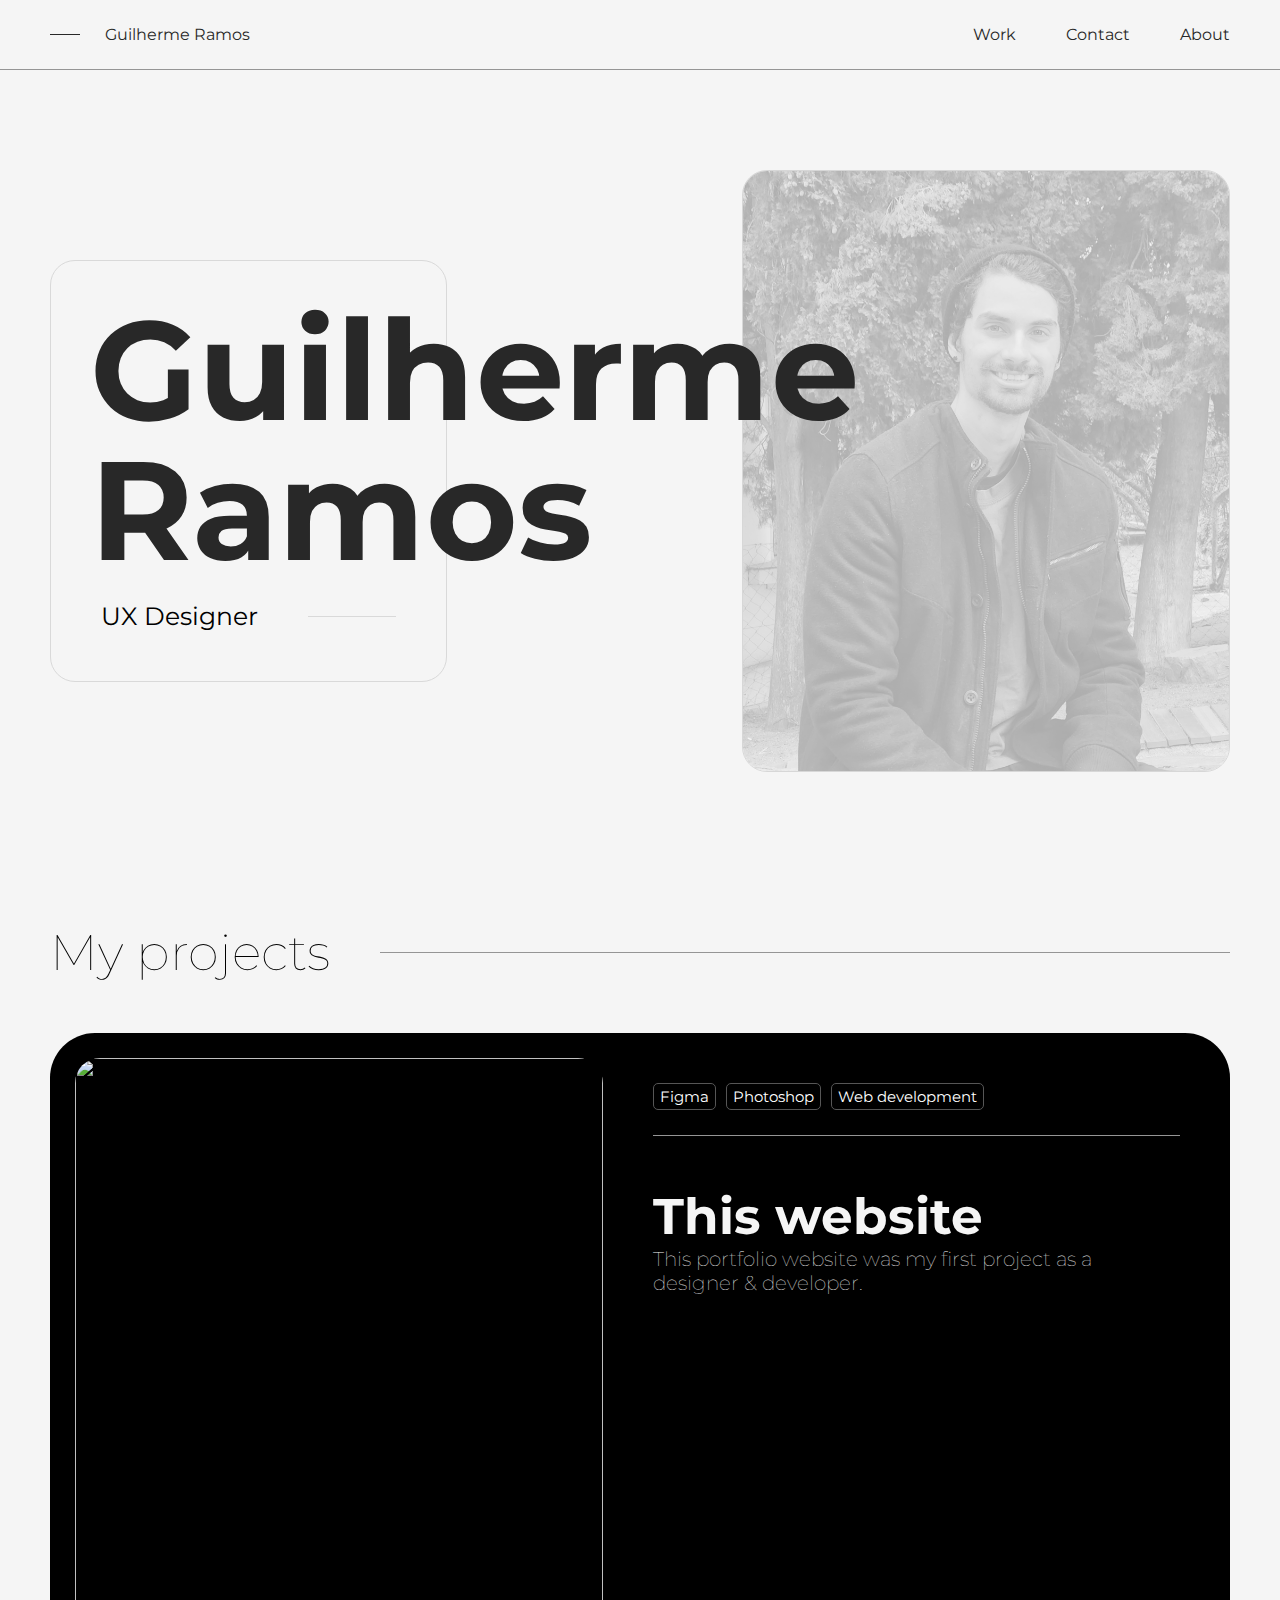
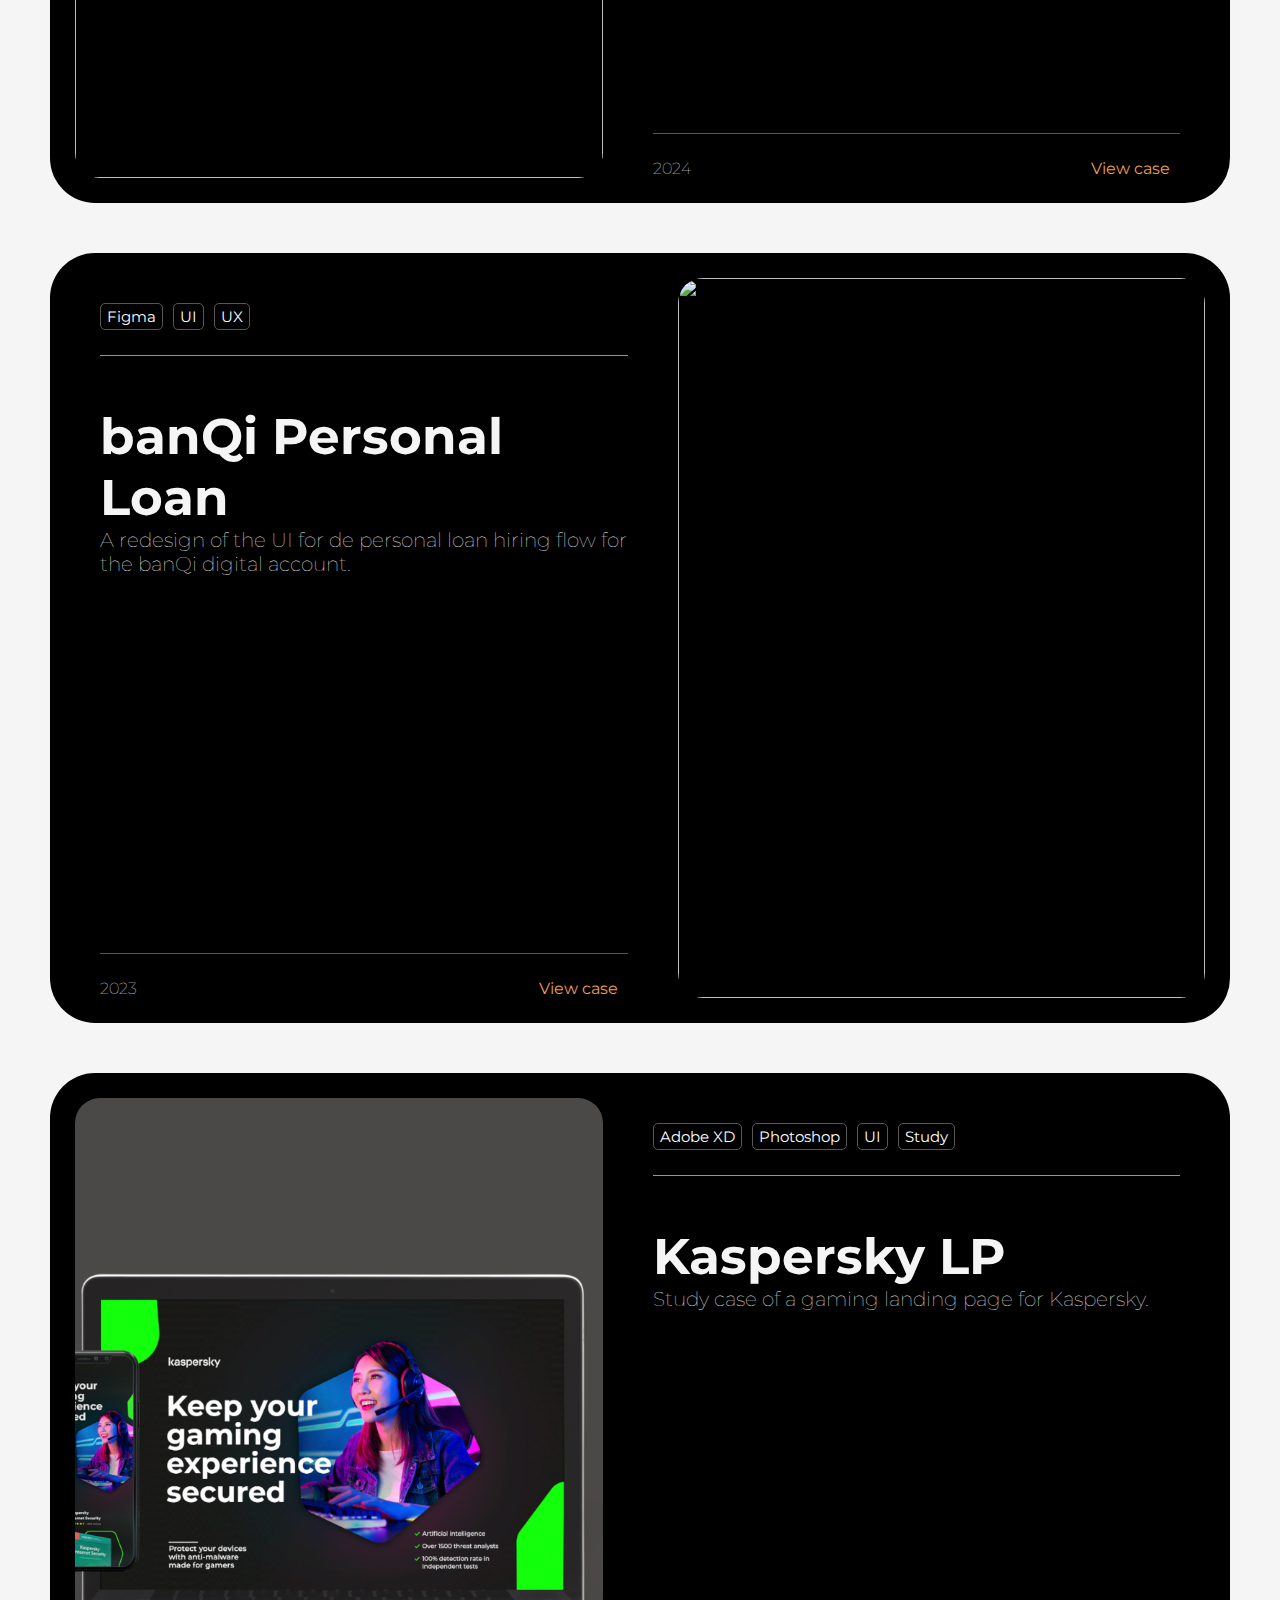
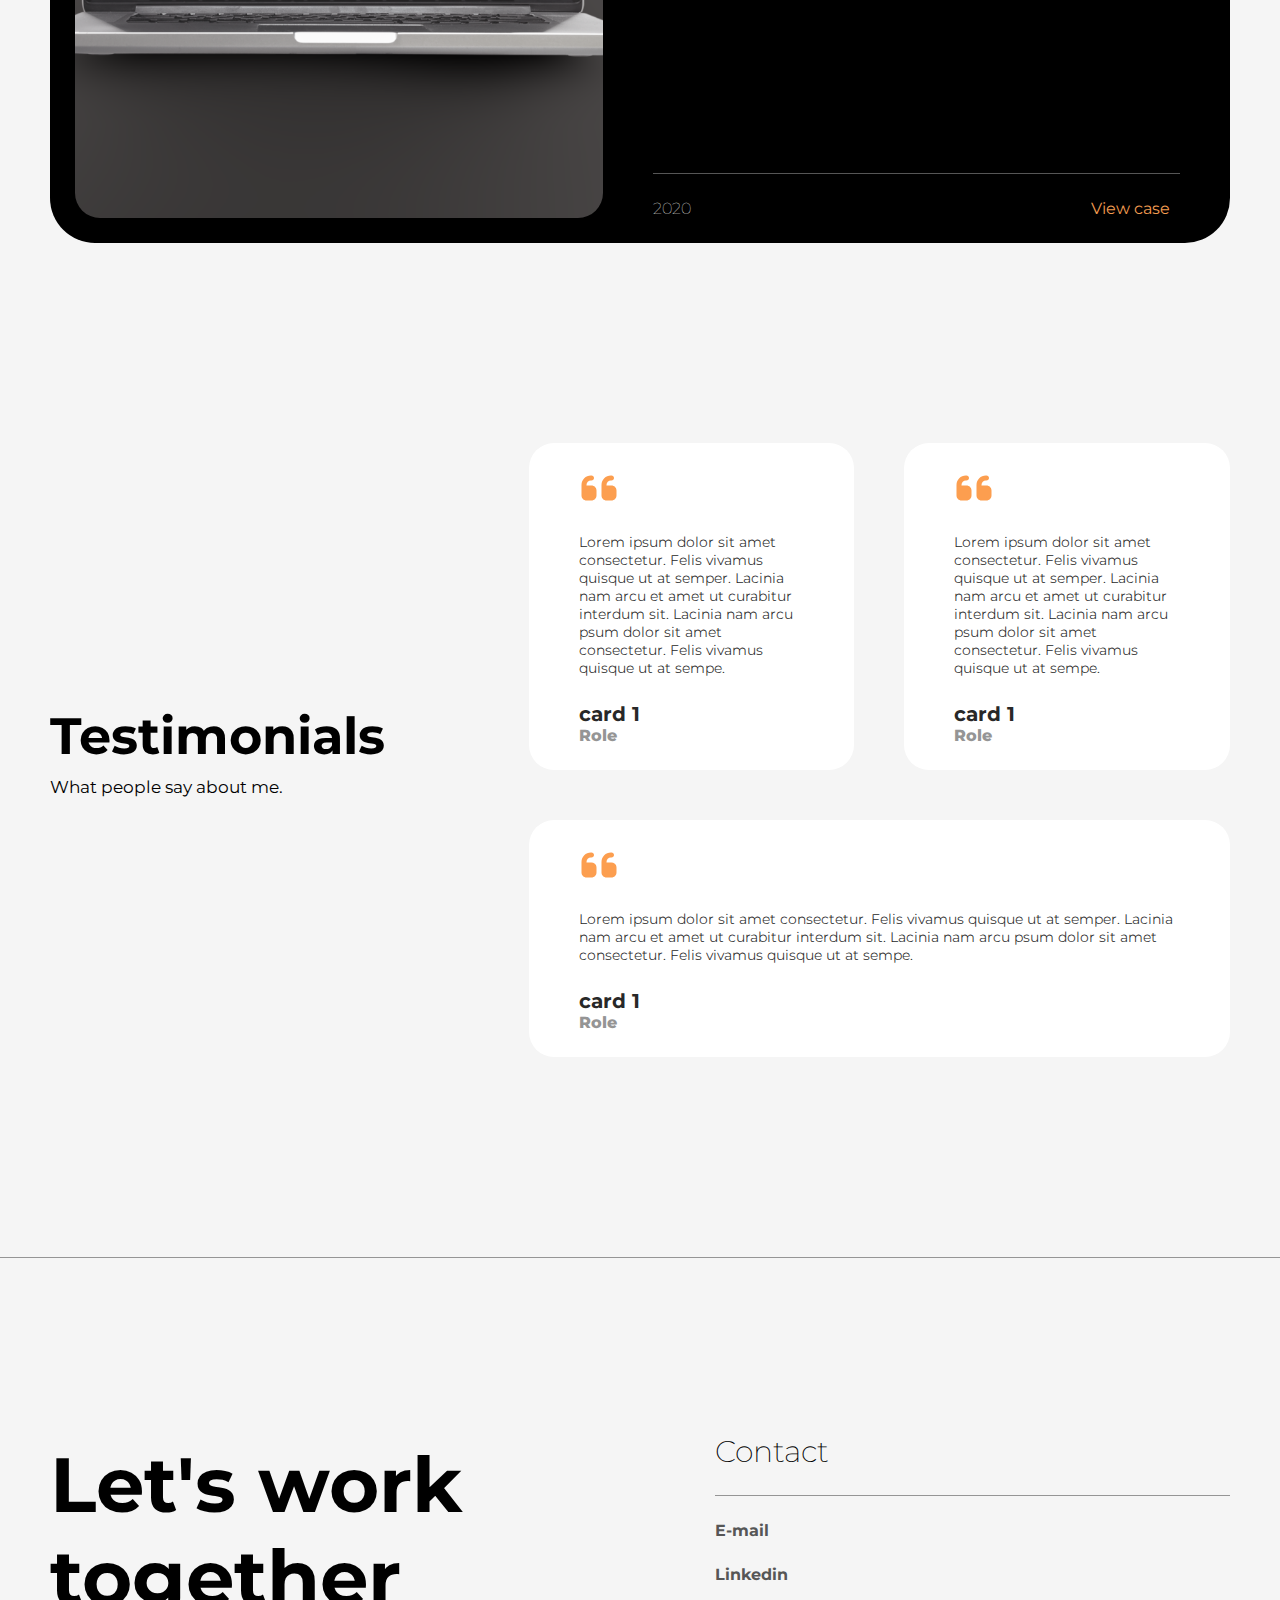
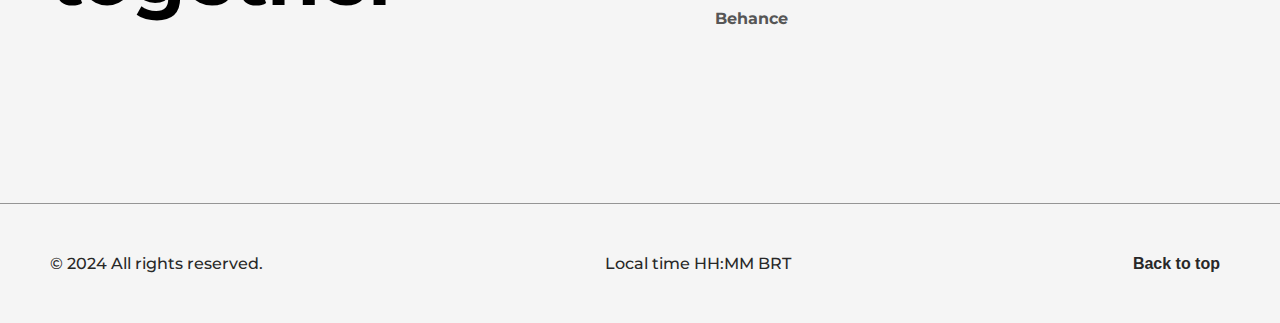
==== index.html @ d41b2d38 "Add files via upload" ====
<!DOCTYPE html>
<html lang="en">
<head>
    <meta charset="UTF-8">
    <meta name="viewport" content="width=device-width, initial-scale=1.0">
    <link rel="stylesheet" href="./styles.css">    
    <link rel="preconnect" href="https://fonts.googleapis.com">
    <link rel="preconnect" href="https://fonts.gstatic.com" crossorigin>
    <link href="https://fonts.googleapis.com/css2?family=Montserrat:ital,wght@0,100..900;1,100..900&display=swap" rel="stylesheet">
    <script src="https://kit.fontawesome.com/cda6bfb3f9.js" crossorigin="anonymous"></script>
    
    
    <title>Guilherme Ramos UX Designer</title>
</head>

<!-- Por todas as descrições de acessibilidade -->
<!-- Desligar os comentários ao publicar do HTML e CSS-->
<body>
    <!-- Header -->
    <div class="header">
            <div class="index-button">
                <div class="index-button-line"></div>
                <a href="./index.html" class="index-button-text">Guilherme Ramos</a>
            </div>
            <div class="menu">
                <a href="link" class="menu-button">Work</a>
                <a href="link" class="menu-button">Contact</a>
                <a href="./about.html" class="menu-button">About</a>
            </div>
        
    </div>    

    <!-- Hero -->
    <div class="sections hero-section">
        <div class="container hero-section-container">
            <div class="hero-section-title">Guilherme Ramos</div>

            <div class="hero-section-text-box">
                <div class="hero-section-title">Guilherme Ramos</div>
                <div class="hero-section-subtitle">
                    <p class="hero-section-subtitle-text">UX Designer</p>
                    <div class="hero-section-subtitle-line"></div>
                </div>
            </div>
            <div class="hero-section-imgbox">
                <img src="./images/home/bw-guilherme-profile.png" class="hero-section-img">
            </div>
        </div>
    </div>

    <!-- Projects -->
    <div class="sections projects-section">
        
        <div class="section-header">
            <div class="section-header-text">My projects</div>
            <div class="section-header-line"></div>
        </div>

        <div class="card-project">
            <div class="card-project-img-tile"><img src="./images/home/projects/my-website/OSPZMY0.jpg"></div>
            <div class="card-project-description">
                <div class="card-project-description-tags">
                    <div class="cpd-tag">Figma</div>
                    <div class="cpd-tag">Photoshop</div>
                    <div class="cpd-tag">Web development</div>
                </div>
                <div class="card-project-description-text">
                    <div class="cpd-title">This website</div>
                    <div class="cpd-subtitle">This portfolio website was my first project as a designer & developer.</div>
                </div>
                <div class="card-project-description-footer">
                    <div class="cpd-year">2024</div>
                    <div class="cpd-buttons">
                        <a class="cpd-calltoaction">View case <i class="fa-solid fa-arrow-right"></i> </a>
                    </div>
                </div>
            </div>

        </div>

        <div class="card-project">
            <div class="card-project-description">
                <div class="card-project-description-tags">
                    <div class="cpd-tag">Figma</div>
                    <div class="cpd-tag">UI</div>
                    <div class="cpd-tag">UX</div>
                </div>
                <div class="card-project-description-text">
                    <div class="cpd-title">banQi Personal Loan</div>
                    <div class="cpd-subtitle">A redesign of the UI for de personal loan hiring flow for the banQi digital account.</div>
                </div>
                <div class="card-project-description-footer">
                    <div class="cpd-year">2023</div>
                    <div class="cpd-buttons">
                        <a class="cpd-calltoaction" href="./myProjects/banqi.html"> View case <i class="fa-solid fa-arrow-right"></i> </a>
                    </div>
                </div>
            </div>
            <div class="card-project-img-tile"><img src="./images/home/projects/banqi/hand-holding-smartphone-bluebg.png"></div>

        </div>

        <div class="card-project">
            <div class="card-project-img-tile"><img src="./images/home/projects/kaspersky/[mockup]-lp-gaming-kaspersky_bg.png"></div>
            <div class="card-project-description">
                <div class="card-project-description-tags">
                    <div class="cpd-tag">Adobe XD</div>
                    <div class="cpd-tag">Photoshop</div>
                    <div class="cpd-tag">UI</div>
                    <div class="cpd-tag">Study</div>
                </div>
                <div class="card-project-description-text">
                    <div class="cpd-title">Kaspersky LP</div>
                    <div class="cpd-subtitle">Study case of a gaming landing page for Kaspersky.</div>
                </div>
                <div class="card-project-description-footer">
                    <div class="cpd-year">2020</div>
                    <div class="cpd-buttons">
                        <a class="cpd-calltoaction">View case <i class="fa-solid fa-arrow-right"></i> </a>
                    </div>
                </div>
            </div>

        </div>
        
    </div>

    <!-- Testimonials -->
    <div class="sections testimonials-section">
        <div class="testimonials-section-container">
            <div class="testimonials-text">
                <div class="testimonials-title">Testimonials</div>
                <div class="testimonials-subtitle">What people say about me.</div>
            </div>
            <div class="testimonials-grid">
                <div class="testimonials-card card1">
                    <svg class="testimonials-card-icon" xmlns="http://www.w3.org/2000/svg" height="20" width="17.5" viewBox="0 0 448 512"><!--!Font Awesome Free 6.5.2 by @fontawesome - https://fontawesome.com License - https://fontawesome.com/license/free Copyright 2024 Fonticons, Inc.--><path fill="#fc9e4f" d="M0 216C0 149.7 53.7 96 120 96h8c17.7 0 32 14.3 32 32s-14.3 32-32 32h-8c-30.9 0-56 25.1-56 56v8h64c35.3 0 64 28.7 64 64v64c0 35.3-28.7 64-64 64H64c-35.3 0-64-28.7-64-64V320 288 216zm256 0c0-66.3 53.7-120 120-120h8c17.7 0 32 14.3 32 32s-14.3 32-32 32h-8c-30.9 0-56 25.1-56 56v8h64c35.3 0 64 28.7 64 64v64c0 35.3-28.7 64-64 64H320c-35.3 0-64-28.7-64-64V320 288 216z"/></svg>
                    <div class="testimonials-card-text">Lorem ipsum dolor sit amet consectetur. Felis vivamus quisque ut at semper.
                        Lacinia nam arcu et amet ut curabitur interdum sit.  Lacinia nam arcu psum dolor
                        sit amet consectetur. Felis vivamus quisque ut at sempe.
                    </div>
                    <div class="testimonial-card-owner">
                        <div class="testimonials-card-name">card 1</div>
                        <div class="testimonials-card-role">Role</div>
                    </div>
            
                </div>
                <div class="testimonials-card card2">
                    <svg class="testimonials-card-icon" xmlns="http://www.w3.org/2000/svg" height="20" width="17.5" viewBox="0 0 448 512"><!--!Font Awesome Free 6.5.2 by @fontawesome - https://fontawesome.com License - https://fontawesome.com/license/free Copyright 2024 Fonticons, Inc.--><path fill="#fc9e4f" d="M0 216C0 149.7 53.7 96 120 96h8c17.7 0 32 14.3 32 32s-14.3 32-32 32h-8c-30.9 0-56 25.1-56 56v8h64c35.3 0 64 28.7 64 64v64c0 35.3-28.7 64-64 64H64c-35.3 0-64-28.7-64-64V320 288 216zm256 0c0-66.3 53.7-120 120-120h8c17.7 0 32 14.3 32 32s-14.3 32-32 32h-8c-30.9 0-56 25.1-56 56v8h64c35.3 0 64 28.7 64 64v64c0 35.3-28.7 64-64 64H320c-35.3 0-64-28.7-64-64V320 288 216z"/></svg>
                    <div class="testimonials-card-text">Lorem ipsum dolor sit amet consectetur. Felis vivamus quisque ut at semper.
                        Lacinia nam arcu et amet ut curabitur interdum sit.  Lacinia nam arcu psum dolor
                        sit amet consectetur. Felis vivamus quisque ut at sempe.
                    </div>
                    <div class="testimonial-card-owner">
                        <div class="testimonials-card-name">card 1</div>
                        <div class="testimonials-card-role">Role</div>
                    </div>
                </div>
                <div class="testimonials-card card3">
                    <svg class="testimonials-card-icon" xmlns="http://www.w3.org/2000/svg" height="20" width="17.5" viewBox="0 0 448 512"><!--!Font Awesome Free 6.5.2 by @fontawesome - https://fontawesome.com License - https://fontawesome.com/license/free Copyright 2024 Fonticons, Inc.--><path fill="#fc9e4f" d="M0 216C0 149.7 53.7 96 120 96h8c17.7 0 32 14.3 32 32s-14.3 32-32 32h-8c-30.9 0-56 25.1-56 56v8h64c35.3 0 64 28.7 64 64v64c0 35.3-28.7 64-64 64H64c-35.3 0-64-28.7-64-64V320 288 216zm256 0c0-66.3 53.7-120 120-120h8c17.7 0 32 14.3 32 32s-14.3 32-32 32h-8c-30.9 0-56 25.1-56 56v8h64c35.3 0 64 28.7 64 64v64c0 35.3-28.7 64-64 64H320c-35.3 0-64-28.7-64-64V320 288 216z"/></svg>
                    <div class="testimonials-card-text">Lorem ipsum dolor sit amet consectetur. Felis vivamus quisque ut at semper.
                        Lacinia nam arcu et amet ut curabitur interdum sit.  Lacinia nam arcu psum dolor
                        sit amet consectetur. Felis vivamus quisque ut at sempe.
                    </div>
                    <div class="testimonial-card-owner">
                        <div class="testimonials-card-name">card 1</div>
                        <div class="testimonials-card-role">Role</div>
                    </div>
                </div>

            </div>
        </div>
    </div>

    <!-- Contact -->
    <div class="sections contact-section">
        <div class=" contact-section-container">
            <div class="contact-title">Let's work together</div>
            <div class="contact-list">
                <div class="contact-list-title">Contact</div>
                <div class="contact-list-menu">
                    <a href="link" class="contact">E-mail</a>
                    <a href="https://www.linkedin.com/in/guilherme-dsn/" target="_blank" rel="noopener noreferrer" class="contact">Linkedin</a>
                    <a href="https://www.behance.net/guilherme-dsn" target="_blank" rel="noopener noreferrer" class="contact">Behance</a>
                </div>      
            </div>
        </div>
    </div>

    <!-- Footer -->
    <div class="footer">
        <div class="footer-copyright">© 2024 All rights reserved.</div>
        <div class="footer-localtime-text">Local time <span class="footer-localtime">HH:MM BRT</span></div>
        <button class="footer-button">Back to top <i class="fa-solid fa-arrow-up"></i> </button>
    </div>
</body>
</html>
---- styles.css ----
/* Global styling */
body{
    font-family: 'Montserrat';
    margin: 0;
    background-color: #F5F5F5;

    p{
        margin: 0;
    }
    a{
        text-decoration:none ;
    }
}
.header{
    display: flex;  
    border-bottom: 1px solid #959595 ;  
    justify-content: space-between;
    padding: 25px 50px 25px 50px;  
    .index-button{
        display: flex;
        align-items: center;
        gap: 25px;
        
        .index-button-line{
            height: 0px;
            width: 30px;
            border-bottom: 1px solid #282828;
        }

        .index-button-text{            
        color:#282828 ;
        }
    }
    .menu{
        display: flex;
        gap: 50px;

        .menu-button{
            color: #282828;
        }
    }
}

/* Home styling */
.hero-section{ 
    display: flex;
    justify-content: center;
    
    .hero-section-container{
        display: flex;
        width: 100%;
        max-width: 1600px;
        padding: 100px 50px 100px 50px;        
        align-items: center;
        justify-content: space-between;
    }

    .hero-section-text-box{
        display: flex;
        flex-direction: column;
        align-items: center;
        justify-content: flex-end;
        gap: 50px;
        height: 320px;
        width: 25%;
        border: 1px solid #D9D9D9;
        border-radius: 25px;
        padding: 50px;

        .hero-section-title{
            display: none;
        }
    }

    .hero-section-title{
        top: 300px;
        padding-left: 40px;
        position: absolute;
        width: 50%;
        color:#282828; 
        font-size: 140px;
        font-weight: bold;
        line-height: 100%;
    }

    .hero-section-subtitle{
        display: flex;
        align-items: center;
        width: 100%;
        gap: 50px;
        font-size: 25px;
        white-space: nowrap;    
      
        .hero-section-subtitle-line{
            width: 100%;
            border-bottom: 1px solid #D9D9D9;
        }
    }      
    
    .hero-section-imgbox{
        display: flex;
        width:500px;
        height: 600px;
        border: 1px solid #959595;
        border-radius: 25px;
        overflow: hidden;
        justify-content: center;
        z-index: -1;
    }

    .hero-section-img{
        width: 100%;
        height: 100%;
        object-fit: cover;
    }
           
}
.projects-section{
    display: flex;
    flex-direction: column;
    gap: 50px;
    padding: 50px 50px 0 50px;

    .section-header{
        display: flex;
        align-items: center;
        gap: 50px;

        .section-header-text{
            font-size: 50px;
            font-weight: lighter;
            white-space: nowrap
        }

        .section-header-line{
            width: 100%;
            border-bottom: 1px solid #959595;
        }
    }
    .card-project{
        display: flex;
        height: 80vh;
        padding: 25px;
        gap: 25px;
        border-radius: 45px;
        background-color: black;
        
        .card-project-img-tile{
            display: flex;
            flex: 1;
            border-radius: 25px;
            overflow: clip;
            
            img{
                height: 100%;
                width: 100%;
                object-fit: cover;
            }
        }

        .card-project-description{
            display: flex;
            flex: 1;
            gap: 50px;
            padding: 0 25px 0 25px;
            flex-direction: column;
            justify-content: space-between;
            color: #F5F5F5;

            .card-project-description-tags{
                display: flex;
                padding: 25px 0 25px 0;
                gap: 10px;       
                border-bottom: 1px solid #959595;

                .cpd-tag{
                   padding: 3px 6px 3px 6px;
                   border-radius: 5px;
                   font-size: 15px;
                   color: white;
                   border: 1px solid #565656; 
                }
            }
            .card-project-description-text{
                display: flex;
                flex-direction: column;                
                height: 100%;

                .cpd-title{
                    font-size: 50px;
                    font-weight: bold;
                }
                .cpd-subtitle{
                    font-size: 20px;
                    font-weight: lighter;
                }
            }
            .card-project-description-footer{
                display: flex;
                justify-content: space-between;
                padding-top: 25px;
                border-top: 1px solid #565656;

                .cpd-year{
                    color: white;
                    font-size: 16px;
                    font-weight: lighter;
                }
                .cpd-calltoaction{
                    display: flex;
                    gap: 10px;
                    align-items: center;
                    padding: 0;
                    background: none;
                    border: none;
                    color: #f29c50;
                    font-size: 16px;
                    cursor: pointer;                          
                }
            }
            
        }
    }
}
.testimonials-section{
    display: flex;
    justify-content: center;

    .testimonials-section-container{
        display: flex;
        max-width: 1600px;;
        padding: 200px 50px 200px 50px;
        gap: 10vw;

        .testimonials-text{
            display: flex;
            justify-content: center;
            flex: 0.5;
            gap: 10px;
            flex-direction: column;

            .testimonials-title{
                font-size: 4vw;
                font-weight: 700;
            }

            .testimonials-subtitle{
                font-size: 1.3vw;
            }
        }
        .testimonials-grid{
            display: grid;   
            flex: 1;     
            gap: 50px;
            grid-template-columns: auto auto;
            grid-template-rows: auto auto;
            .card3{grid-column: span 2;}

            .testimonials-card{
                display: flex;
                flex-direction: column;
                gap: 25px;
                padding: 25px 50px 25px 50px;
                border-radius: 25px;            
                background-color: white;

                .testimonials-card-icon{
                    height: 40px;
                    width: 40px;
                }
                .testimonials-card-text{
                    font-size: 14px;
                    color: #282828;
                    font-weight:350;
                }
                .testimonial-card-owner{
                    display: flex;
                    flex-direction: column; 
                    

                    .testimonials-card-name{
                        font-size: 20px;
                        font-weight: 700;
                        color:#282828;
                    }
                    .testimonials-card-role{
                        font-size: 16px;
                        font-weight: 800;
                        color:#959595 ;
                    }
                }
            }
        }   
    }
}
.contact-section{
    display: flex;
    justify-content: center;
    align-content: center;  
    border-top: 1px solid #959595;
    .contact-section-container{
        display: flex;
        width: 100%;
        max-width: 1600px;
        justify-content:space-between;
        align-content: center;
        padding: 100px 50px 100px 50px;
        gap: 150px;

        .contact-title{
            font-size: 6vw;
            flex: 1;
            align-content: center;
            font-weight: bold;
           
        }
        .contact-list{
            display: flex;
            justify-content: center;
            padding: 50px 0 50px 0;
            flex: 1;
            flex-direction: column;

            .contact-list-title{
                font-size: 30px;
                font-weight: 200;
                padding: 25px 0 25px 0;
                border-bottom: 1px solid #959595;
            }
            .contact-list-menu{
                display: flex;
                padding: 25px 0 25px 0;
                flex-direction: column;
                gap: 25px;

                .contact{
                    color:#565656;
                    font-weight: bold;
                }
            }
        }
    }
}
.footer{
    display: flex;
    justify-content: space-between;
    padding: 50px;
    border-top: 1px solid #959595;
    font-size: 16px;
    font-weight: 500;
    color: #282828;

    .footer-button{
        display: flex;
        gap: 10px;
        align-items: center;
        padding: 0;
        background: none;
        border: none;              
        color: #282828;
        font-size: 16px;
        font-weight:600;
        cursor: pointer;                          

    }
}

/* About styling */
.about-section{
    display: flex;
    height:fit-content;
    padding: 150px 200px 150px 300px;
    gap: 50px;

    .column{
        flex: 1;
    }

    .about-section-img{
        display: flex;
        justify-content: center;
        height: 50vh;
        border-radius: 25px;        
        overflow: hidden;

        img{
            object-fit: cover;
            width: 100%;
        }
    }

    .about-section-text{
        display: flex;
        width: 100%;
        flex-direction: column;
        gap: 20px;
        font-size: 14px;
    }

    .about-section-list{
        display: flex;
        flex-direction: column;
        gap: 60px;

        .section-about-list-category{
            display: flex;
            flex-direction: column;
            gap: 15px;

            .section-about-list-category-title{
                font-size: 12px;
                font-weight: 600;
                color: #959595;
            }

            .section-about-list-category-topic{
                font-weight: 600;
                color: #282828;
            }
        }
    }
}

/* Projects styling */
.project-title-section{
    display: flex;
    align-items: center;
    height: 100%;
    gap: 100px;
    margin: 15vh 15vw 15vh 15vw;


    .project-title-section-content{
        flex: 1;

        .project-title{
            color: #282828;
            font-size: 80px;
        }
        
        .project-resume{
        display: flex;
        flex-direction:row;
        gap: 50px;

        .project-resume-column{
            flex: 1;

            .project-resume-column-title{
                color: #959595;
                font-weight:500;
            }

            .divider{
                height: 1px;
                background-color: #959595;
            }   

            .project-resume-column-description{
                color: #565656;
            }
        }
            
 
        }  
    }

    .project-title-section-img{
        display: flex;
        flex: 1;
        justify-content: center;
        height: 500px;        
    
    }
}
.project-hero-section{
    display: flex;
    justify-content: right;
    color: white;
    height: 700px;
    background-image: url(./images/projects/banqi/personas/woman-smiling-to-phone-at-home.png);
    background-size: cover;
    background-position: center;

    .project-hero-section-content{
        display: flex;
        flex-direction: column;
        justify-content: center;
        gap: 20px;
        width: 50%;
        height: 100%;

        .project-hero-title{
            font-size: 50px;
            font-weight:600;
            padding: 0 15% 0 15%;
        }

        .project-hero-paragraph{
            font-size: 25px;
            padding: 0 15% 0 15%;
        }

    }

}


@media (max-width: 1320px){   

    /* Home styling */
    .hero-section-container{
        
        .hero-section-imgbox{
            opacity: 30%;
            width: 38vw;
        }         
       
    }    
}

@media (max-width: 1024px){

    /* Global styling */
    .header{
        .menu{
            font-size: 20px;
        }   
    } 
      
    /* Home styling */
    .hero-section{
        width: 100%;

        .hero-section-text-box{
            height: 30vw;
        }

       .hero-section-title{
            font-size: 13.8vw;
        }    
    } 
    .projects-section{
        background-color: black;
        border-top-left-radius: 25px;
        border-top-right-radius: 25px;
        padding: 25px;
        gap: 25px;

        .section-header{
            flex-direction: column;
            align-items:baseline;
            color: white;
            gap: 25px;
        }
        .card-project{
            background-color: black;
            border: solid 1px #959595;
            border-radius: 25px;
            flex-direction: column;
            height: auto;

            .card-project-img-tile{
                align-items: center;             
                max-height: 500px;
                border-radius: 15px;
            }
            .card-project-description{
                order: 1;
                padding: 0;

                .card-project-description-text{
                    gap: 25px;
                }            
                .card-project-description-tags{
                    display: none;
                }
                .card-project-description-footer{
                    .cpd-year{
                        font-size: 20px;
                    }
                    .cpd-calltoaction{
                        font-size: 20px;
                    }
                }
                
            }
        }

    } 
    .testimonials-section{
        .testimonials-section-container{
            flex-direction: column;
            padding: 100px 50px 100px 50px;
            gap: 8vw;

            .testimonials-text{
                .testimonials-title{
                    font-size: 8vw;
                }
                .testimonials-subtitle{
                    font-size: 20px;
                }
            }

        }  
    }
    .contact-section{
        .contact-section-container{
            flex-direction: column;
            width: 100%;
            gap: 50px;
            padding: 100px 50px 100px 50px;

            .contact-title{
                font-size: 8vw;
            }            
            .contact-list{
                padding: 0;                

                .contact-list-title{
                    display: none;
                }
                .contact-list-menu{
                    flex-direction: row;
                    gap: 50px;
                    .contact{
                        background-color: black;
                        border-radius: 999px;
                        padding: 15px;
                        color: white;
                        flex: 1;
                        text-align: center;
                    }
                }
            }
        }
    }
}

@media (max-width: 880px){

    /* GLobal styling */
    .footer{
        padding: 35px 15px 35px 15px;
        font-size: 20px;

        .footer-localtime-text{
            display: none;
        }
        .footer-button{
            font-size: 20px;
        }
    }

    /* Home styling */
    .hero-section{
        background-image:url(./images/home/bw-guilherme-profile-wh.png);
        background-size: cover;
        background-position: center;
        
        .hero-section-container{
            justify-content: center;
            padding: 200px 0 200px 0;
            
            .hero-section-title{
                display: none;
            }
            .hero-section-text-box{
                gap: 25px;
                
                .hero-section-title{
                    display:flex;
                    justify-content:center;                    
                    text-align: center;
                    top: auto;
                    padding-left: auto;
                    position: relative;
                }
            }
            .hero-section-imgbox{
                display: none;
            }
        }
    }
    .projects-section{
        padding: 25px 15px 25px 15px;
        gap: 25px;

        .card-project{
            padding: 15px;
        }
    }
    .testimonials-section{
        .testimonials-section-container{
            padding: 50px 25px 50px 25px;
        }
    }
    .contact-section{
        .contact-section-container{
            padding: 50px 25px 50px 25px;

            .contact-list{
                .contact-list-menu{
                    flex-direction: column;
                    gap: 15px;

                    .contact{
                        padding: 25px 0 25px 0;
                    }
                }
            }            
        }
    } 
}
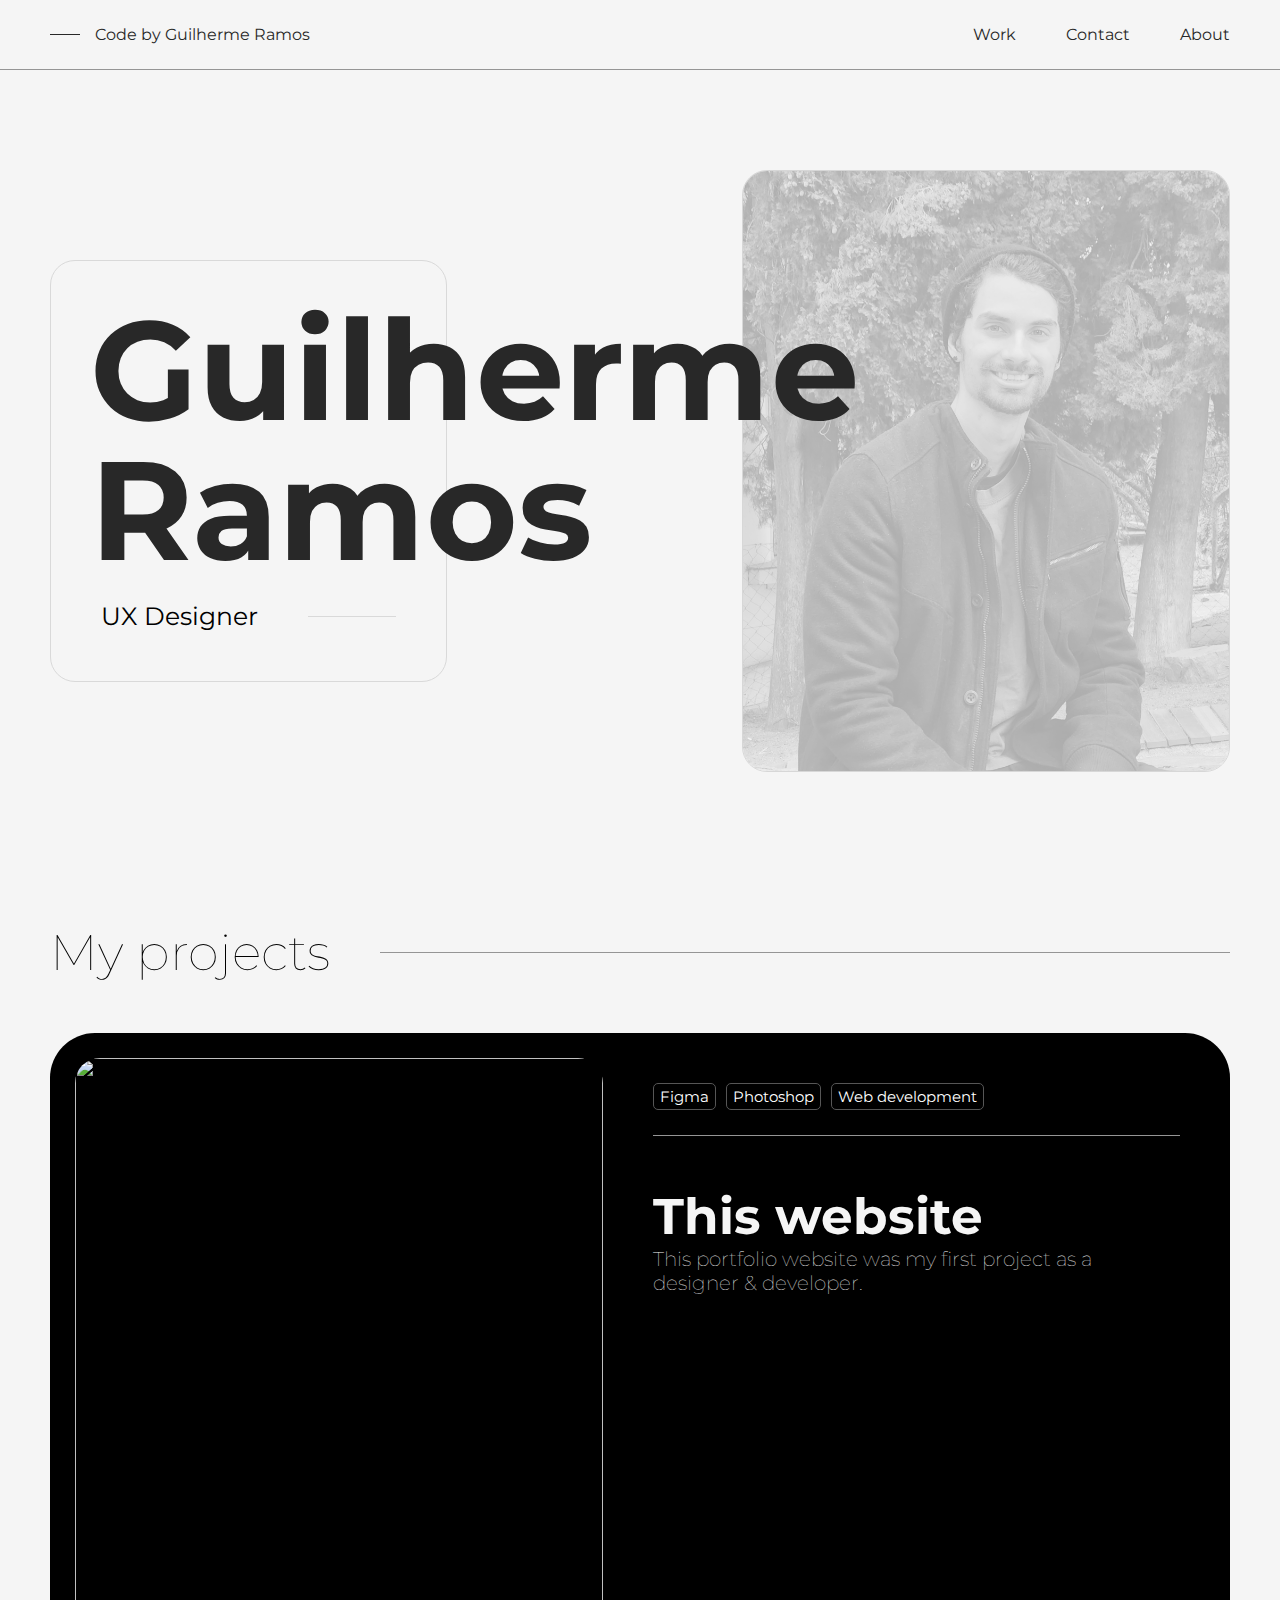
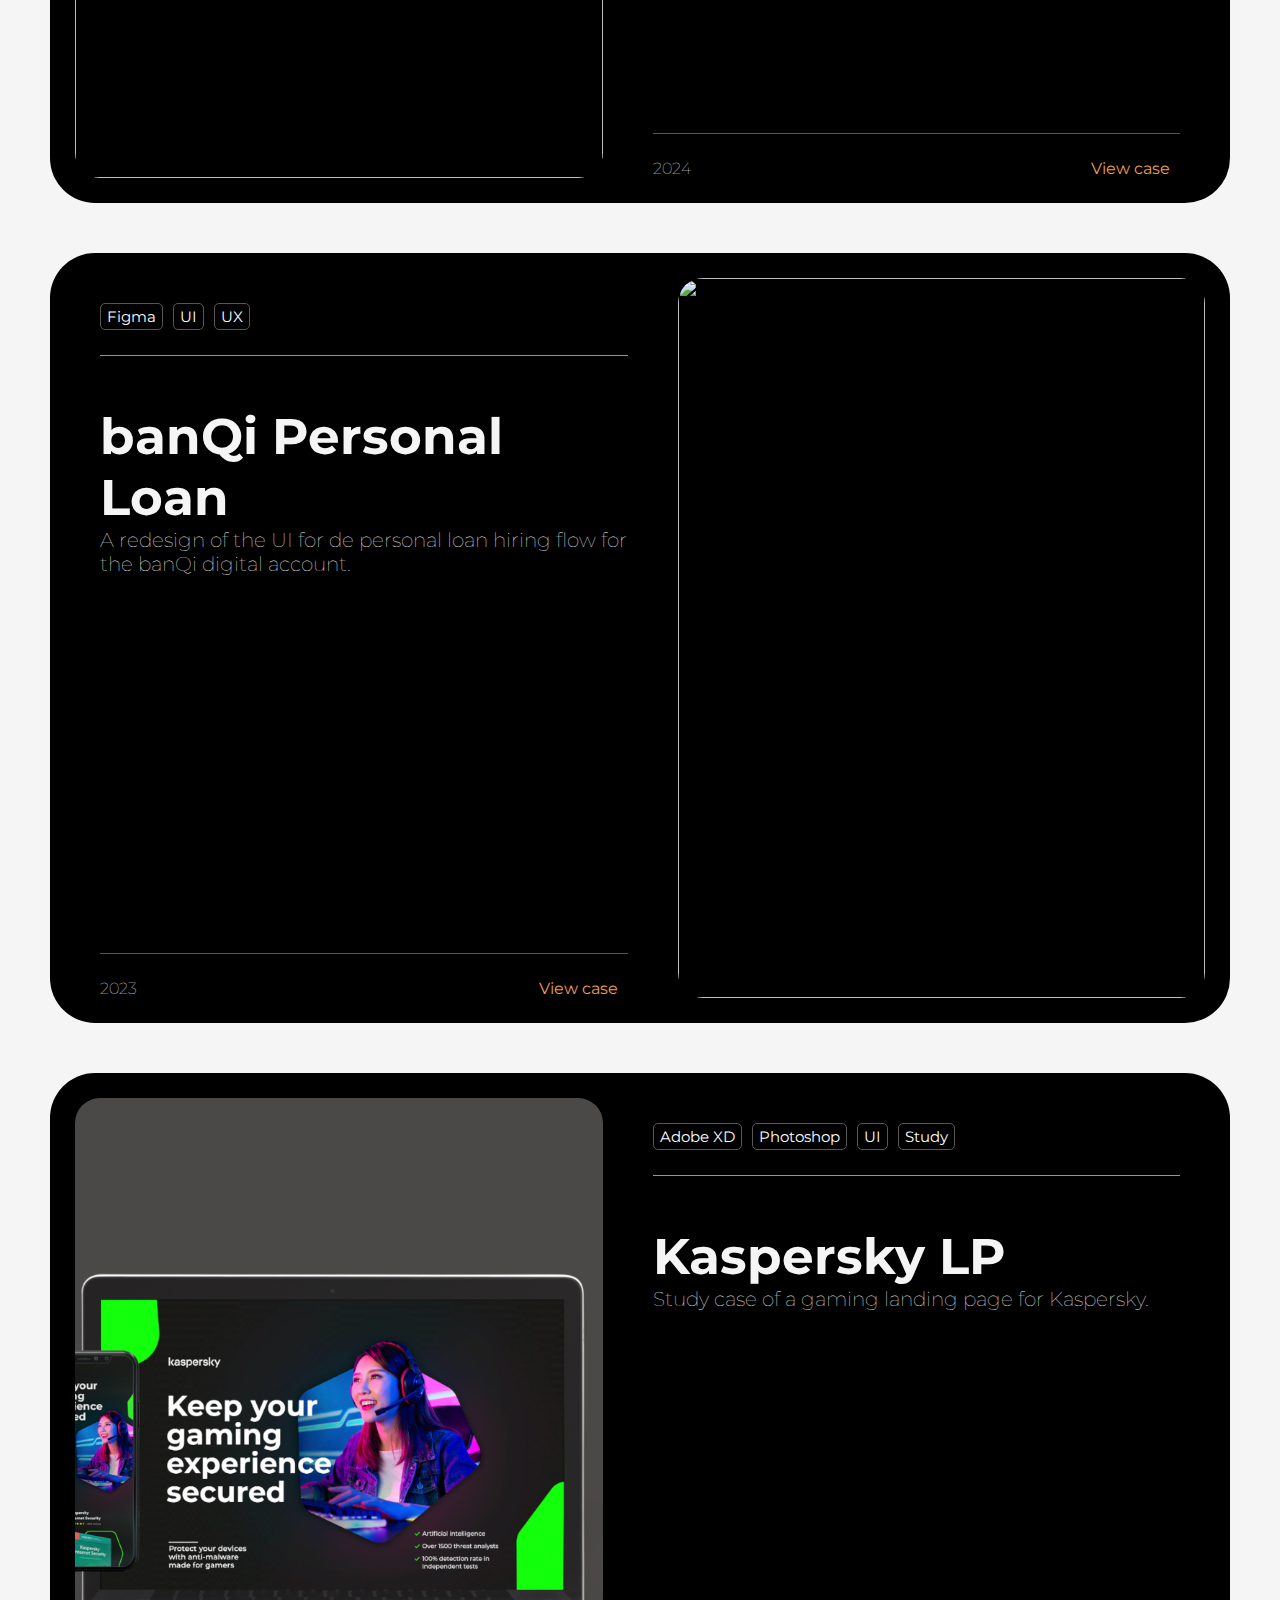
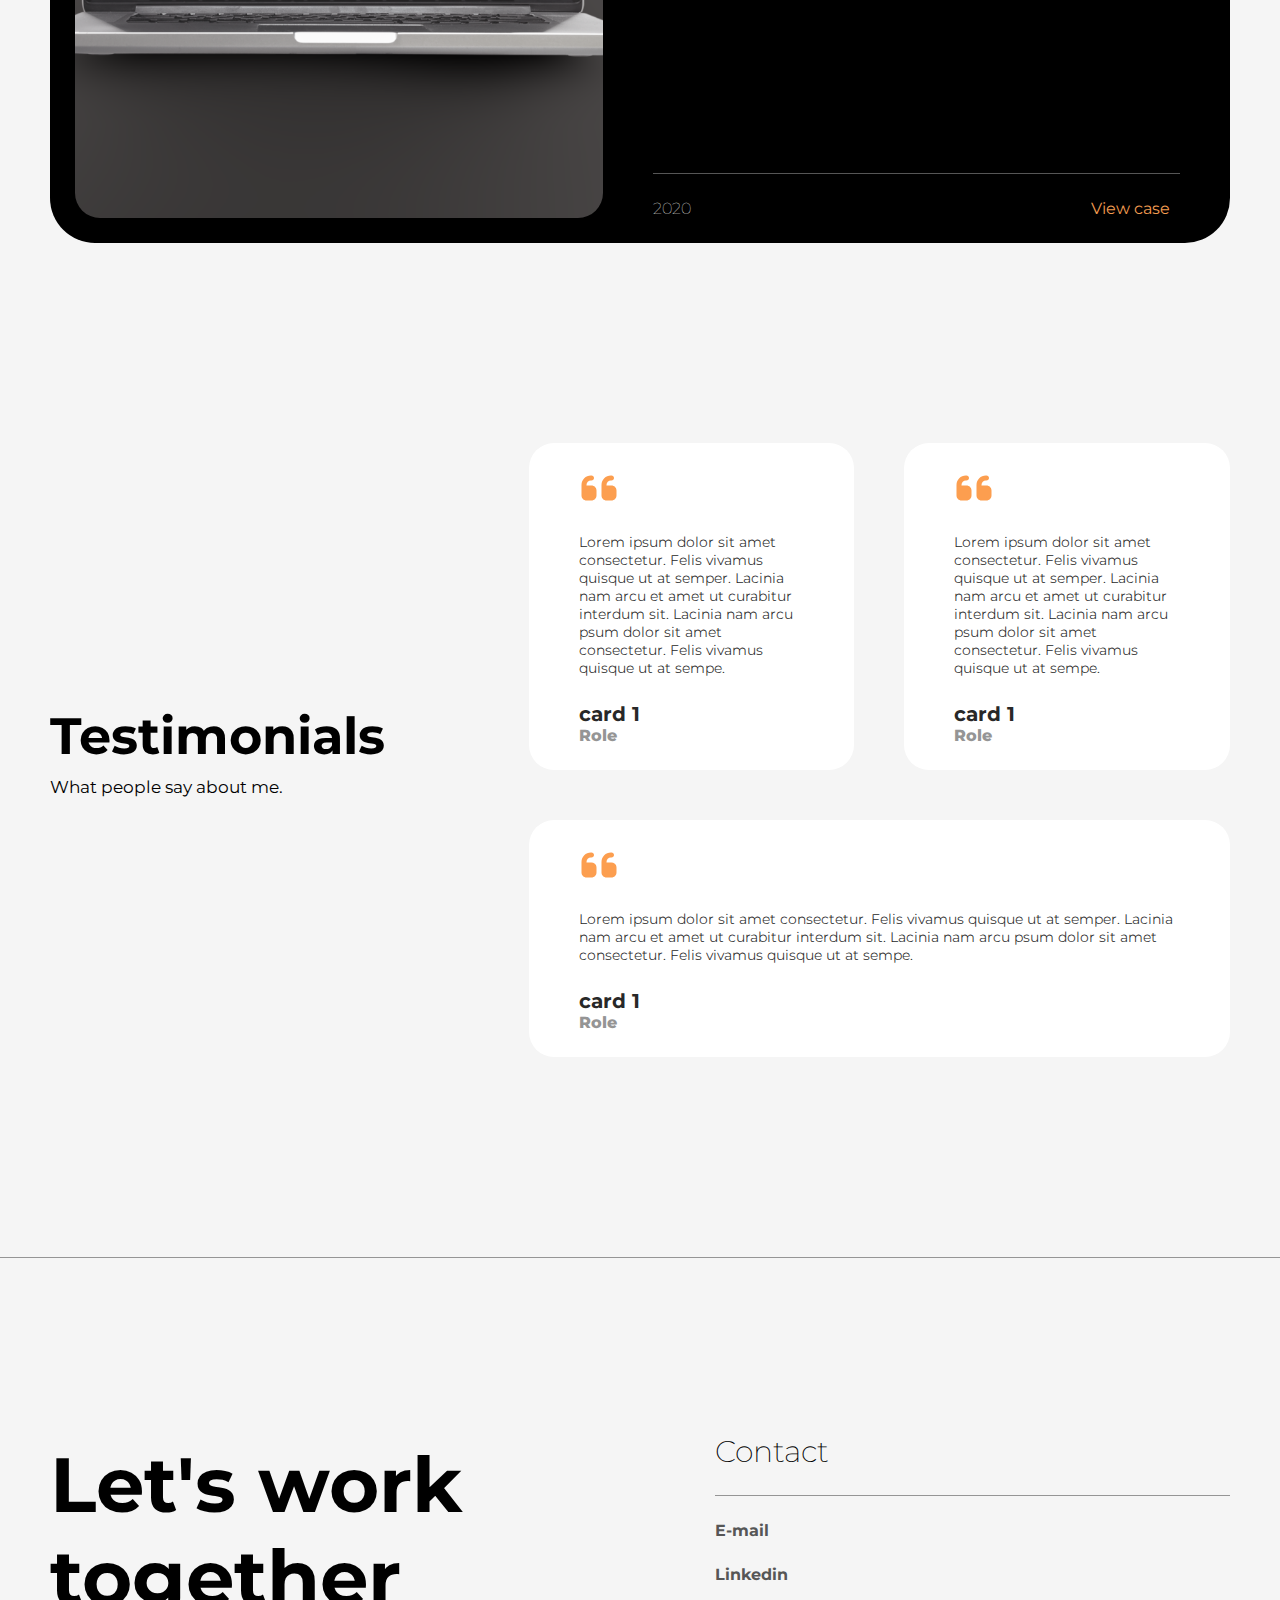
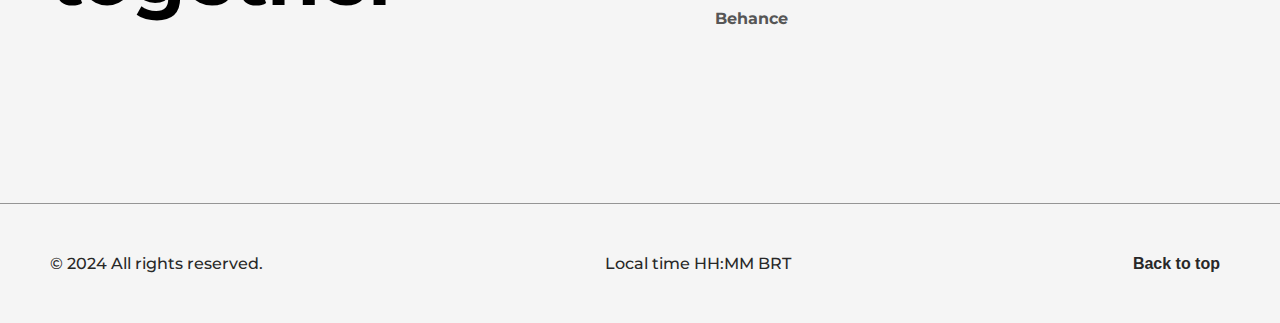
==== commit a60c9cf5: "Add files via upload" ====
--- a/index.html
+++ b/index.html
@@ -20,7 +20,7 @@
     <div class="header">
             <div class="index-button">
                 <div class="index-button-line"></div>
-                <a href="./index.html" class="index-button-text">Guilherme Ramos</a>
+                <a href="./index.html" class="index-button-text">Code by Guilherme Ramos</a>
             </div>
             <div class="menu">
                 <a href="link" class="menu-button">Work</a>
@@ -33,7 +33,7 @@
     <!-- Hero -->
     <div class="sections hero-section">
         <div class="container hero-section-container">
-            <div class="hero-section-title">Guilherme Ramos</div>
+            <div class="hero-section-title Position">Guilherme Ramos</div>
 
             <div class="hero-section-text-box">
                 <div class="hero-section-title">Guilherme Ramos</div>
@@ -92,7 +92,7 @@
                 <div class="card-project-description-footer">
                     <div class="cpd-year">2023</div>
                     <div class="cpd-buttons">
-                        <a class="cpd-calltoaction" href="./myProjects/banqi.html"> View case <i class="fa-solid fa-arrow-right"></i> </a>
+                        <a class="cpd-calltoaction" href="./banqi.html"> View case <i class="fa-solid fa-arrow-right"></i> </a>
                     </div>
                 </div>
             </div>
@@ -116,7 +116,7 @@
                 <div class="card-project-description-footer">
                     <div class="cpd-year">2020</div>
                     <div class="cpd-buttons">
-                        <a class="cpd-calltoaction">View case <i class="fa-solid fa-arrow-right"></i> </a>
+                        <a href="https://www.behance.net/gallery/107930345/Landing-Page-Kaspersky-Gaming-mode" class="cpd-calltoaction" target="_blank">View case <i class="fa-solid fa-arrow-right"></i> </a>
                     </div>
                 </div>
             </div>
--- a/styles.css
+++ b/styles.css
@@ -18,8 +18,9 @@
     padding: 25px 50px 25px 50px;  
     .index-button{
         display: flex;
+        width: 60%;
         align-items: center;
-        gap: 25px;
+        gap: 15px;
         
         .index-button-line{
             height: 0px;
@@ -54,7 +55,6 @@
         align-items: center;
         justify-content: space-between;
     }
-
     .hero-section-text-box{
         display: flex;
         flex-direction: column;
@@ -72,17 +72,19 @@
         }
     }
 
-    .hero-section-title{
+    .Position{
         top: 300px;
         padding-left: 40px;
-        position: absolute;
+        position: absolute;   
+    }
+    .hero-section-title{
+
         width: 50%;
         color:#282828; 
         font-size: 140px;
         font-weight: bold;
         line-height: 100%;
     }
-
     .hero-section-subtitle{
         display: flex;
         align-items: center;
@@ -95,8 +97,7 @@
             width: 100%;
             border-bottom: 1px solid #D9D9D9;
         }
-    }      
-    
+    }
     .hero-section-imgbox{
         display: flex;
         width:500px;
@@ -107,7 +108,6 @@
         justify-content: center;
         z-index: -1;
     }
-
     .hero-section-img{
         width: 100%;
         height: 100%;
@@ -129,12 +129,13 @@
         .section-header-text{
             font-size: 50px;
             font-weight: lighter;
-            white-space: nowrap
+            text-wrap: nowrap;
         }
 
         .section-header-line{
             width: 100%;
-            border-bottom: 1px solid #959595;
+            height: 1px;
+            background-color: #959595;
         }
     }
     .card-project{
@@ -360,6 +361,7 @@
         color: #282828;
         font-size: 16px;
         font-weight:600;
+        text-wrap: nowrap;
         cursor: pointer;                          
 
     }
@@ -552,6 +554,10 @@
             align-items:baseline;
             color: white;
             gap: 25px;
+            
+            .section-header-text{   
+                font-size: 6vw;
+            }
         }
         .card-project{
             background-color: black;
@@ -571,6 +577,10 @@
 
                 .card-project-description-text{
                     gap: 25px;
+
+                    .cpd-title{
+                        font-size: 7vw;
+                    }
                 }            
                 .card-project-description-tags{
                     display: none;
@@ -641,6 +651,13 @@
 @media (max-width: 880px){
 
     /* GLobal styling */
+    .header{
+        padding: 25px 15px 25px 15px;  
+
+        .menu{
+            display: none;
+        }
+    }
     .footer{
         padding: 35px 15px 35px 15px;
         font-size: 20px;
@@ -658,6 +675,7 @@
         background-image:url(./images/home/bw-guilherme-profile-wh.png);
         background-size: cover;
         background-position: center;
+        margin-bottom: -25px;
         
         .hero-section-container{
             justify-content: center;
@@ -668,14 +686,19 @@
             }
             .hero-section-text-box{
                 gap: 25px;
+
                 
                 .hero-section-title{
                     display:flex;
                     justify-content:center;                    
                     text-align: center;
-                    top: auto;
-                    padding-left: auto;
-                    position: relative;
+                }
+                .hero-section-subtitle{
+                    justify-content: center;
+
+                    .hero-section-subtitle-line{
+                        display: none;
+                    }
                 }
             }
             .hero-section-imgbox{
@@ -687,13 +710,25 @@
         padding: 25px 15px 25px 15px;
         gap: 25px;
 
+
         .card-project{
             padding: 15px;
         }
     }
     .testimonials-section{
         .testimonials-section-container{
-            padding: 50px 25px 50px 25px;
+            padding: 100px 25px 100px 25px;
+
+            .testimonials-grid{
+                gap: 2vw;
+
+                .card1{
+                    display: none;
+                }
+                .card2{
+                    display: none;
+                }
+            }
         }
     }
     .contact-section{
